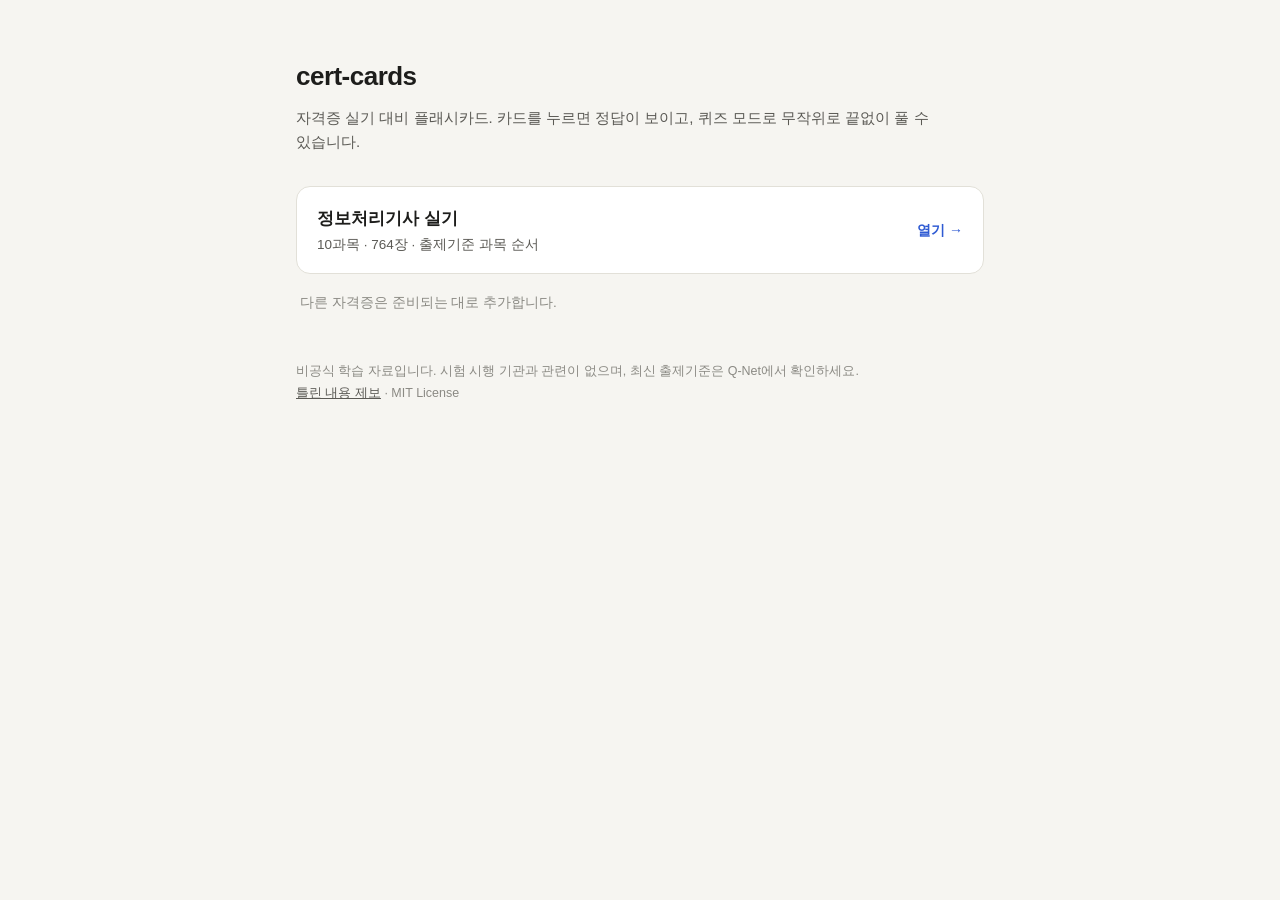
==== index.html @ e8fef388 "feat: 정보처리기사 실기 플래시카드 공개 - 출제기준 10과목 764장, 정답 가리기 카드와 무한 퀴즈 모드 - 첫 화면에 자격증 목록, MIT 라이선스  Co-Authored" ====
<!doctype html>
<html lang="ko">
<head>
<meta charset="utf-8">
<meta name="viewport" content="width=device-width, initial-scale=1, viewport-fit=cover">
<title>cert-cards</title>
<meta name="description" content="자격증 실기 대비 정답 가리기 플래시카드 모음">
<style>
:root{
  --bg:#f6f5f1; --surface:#ffffff; --ink:#1d1d1b; --ink-2:#5b5a55; --ink-3:#8b8a84;
  --line:#e2e0d8; --accent:#2f5bd3; --accent-soft:#e6ecfb;
}
@media (prefers-color-scheme: dark){
  :root{ --bg:#151513; --surface:#1f1f1c; --ink:#ecebe6; --ink-2:#b4b2aa; --ink-3:#85837b;
    --line:#34332f; --accent:#7d9cf5; --accent-soft:#232b40; color-scheme:dark; }
}
*{box-sizing:border-box}
body{margin:0;background:var(--bg);color:var(--ink);
  font:15px/1.6 -apple-system,BlinkMacSystemFont,"Apple SD Gothic Neo","Pretendard","Noto Sans KR","Malgun Gothic",sans-serif;
  word-break:keep-all}
.wrap{max-width:720px;margin:0 auto;padding-block:56px 40px;
  padding-left:max(16px,env(safe-area-inset-left,0px));padding-right:max(16px,env(safe-area-inset-right,0px))}
h1{font-size:26px;margin:0;letter-spacing:-.02em}
.lede{color:var(--ink-2);margin:8px 0 32px}
.list{display:grid;gap:12px}
a.deck{display:flex;align-items:center;gap:16px;background:var(--surface);border:1px solid var(--line);border-radius:14px;
  padding:18px 20px;color:inherit;text-decoration:none;transition:border-color .15s}
a.deck:hover{border-color:var(--accent)}
a.deck:focus-visible{outline:2px solid var(--accent);outline-offset:2px}
.deck .name{font-weight:700;font-size:17px}
.deck .meta{color:var(--ink-2);font-size:13.5px;margin-top:2px;font-variant-numeric:tabular-nums}
.deck .go{margin-left:auto;color:var(--accent);font-weight:600;font-size:14px;white-space:nowrap}
.soon{color:var(--ink-3);font-size:13.5px;padding:4px 4px 0}
footer{color:var(--ink-3);font-size:12.5px;margin-top:48px;line-height:1.7}
footer a{color:var(--ink-2)}
</style>
</head>
<body>
<div class="wrap">
  <h1>cert-cards</h1>
  <p class="lede">자격증 실기 대비 플래시카드. 카드를 누르면 정답이 보이고, 퀴즈 모드로 무작위로 끝없이 풀 수 있습니다.</p>
  <div class="list">
    <a class="deck" href="info-processing/">
      <div>
        <div class="name">정보처리기사 실기</div>
        <div class="meta">10과목 · 764장 · 출제기준 과목 순서</div>
      </div>
      <span class="go">열기 →</span>
    </a>
  </div>
  <p class="soon">다른 자격증은 준비되는 대로 추가합니다.</p>
  <footer>
    비공식 학습 자료입니다. 시험 시행 기관과 관련이 없으며, 최신 출제기준은 Q-Net에서 확인하세요.<br>
    <a href="https://github.com/cert-cards/cert-cards.github.io/issues">틀린 내용 제보</a> · MIT License
  </footer>
</div>
</body>
</html>
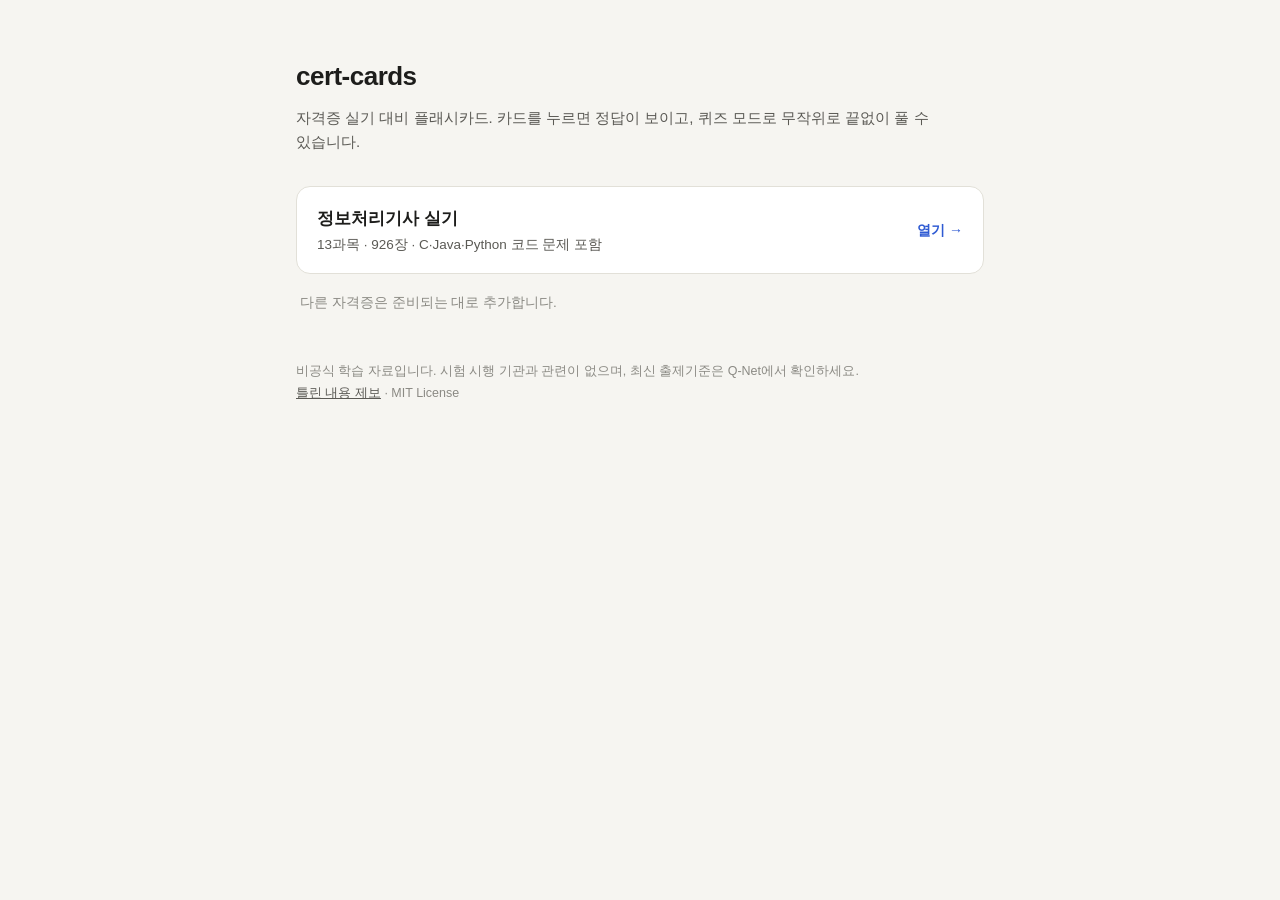
==== commit 7da52be6: "feat: C·Java·Python 과목 추가 - 과목 11~13, 언어별 54장 (코드 읽기 문제 20개씩) - 코드 블록·여러 줄 답 형식 지원, 쓰지 않는 그림·표 코드 정리" ====
--- a/index.html
+++ b/index.html
@@ -5,35 +5,7 @@
 <meta name="viewport" content="width=device-width, initial-scale=1, viewport-fit=cover">
 <title>cert-cards</title>
 <meta name="description" content="자격증 실기 대비 정답 가리기 플래시카드 모음">
-<style>
-:root{
-  --bg:#f6f5f1; --surface:#ffffff; --ink:#1d1d1b; --ink-2:#5b5a55; --ink-3:#8b8a84;
-  --line:#e2e0d8; --accent:#2f5bd3; --accent-soft:#e6ecfb;
-}
-@media (prefers-color-scheme: dark){
-  :root{ --bg:#151513; --surface:#1f1f1c; --ink:#ecebe6; --ink-2:#b4b2aa; --ink-3:#85837b;
-    --line:#34332f; --accent:#7d9cf5; --accent-soft:#232b40; color-scheme:dark; }
-}
-*{box-sizing:border-box}
-body{margin:0;background:var(--bg);color:var(--ink);
-  font:15px/1.6 -apple-system,BlinkMacSystemFont,"Apple SD Gothic Neo","Pretendard","Noto Sans KR","Malgun Gothic",sans-serif;
-  word-break:keep-all}
-.wrap{max-width:720px;margin:0 auto;padding-block:56px 40px;
-  padding-left:max(16px,env(safe-area-inset-left,0px));padding-right:max(16px,env(safe-area-inset-right,0px))}
-h1{font-size:26px;margin:0;letter-spacing:-.02em}
-.lede{color:var(--ink-2);margin:8px 0 32px}
-.list{display:grid;gap:12px}
-a.deck{display:flex;align-items:center;gap:16px;background:var(--surface);border:1px solid var(--line);border-radius:14px;
-  padding:18px 20px;color:inherit;text-decoration:none;transition:border-color .15s}
-a.deck:hover{border-color:var(--accent)}
-a.deck:focus-visible{outline:2px solid var(--accent);outline-offset:2px}
-.deck .name{font-weight:700;font-size:17px}
-.deck .meta{color:var(--ink-2);font-size:13.5px;margin-top:2px;font-variant-numeric:tabular-nums}
-.deck .go{margin-left:auto;color:var(--accent);font-weight:600;font-size:14px;white-space:nowrap}
-.soon{color:var(--ink-3);font-size:13.5px;padding:4px 4px 0}
-footer{color:var(--ink-3);font-size:12.5px;margin-top:48px;line-height:1.7}
-footer a{color:var(--ink-2)}
-</style>
+<link rel="stylesheet" href="assets/home.css">
 </head>
 <body>
 <div class="wrap">
@@ -43,7 +15,7 @@
     <a class="deck" href="info-processing/">
       <div>
         <div class="name">정보처리기사 실기</div>
-        <div class="meta">10과목 · 764장 · 출제기준 과목 순서</div>
+        <div class="meta">13과목 · 926장 · C·Java·Python 코드 문제 포함</div>
       </div>
       <span class="go">열기 →</span>
     </a>
--- a/assets/home.css
+++ b/assets/home.css
@@ -0,0 +1,27 @@
+:root{
+  --bg:#f6f5f1; --surface:#ffffff; --ink:#1d1d1b; --ink-2:#5b5a55; --ink-3:#8b8a84;
+  --line:#e2e0d8; --accent:#2f5bd3; --accent-soft:#e6ecfb;
+}
+@media (prefers-color-scheme: dark){
+  :root{ --bg:#151513; --surface:#1f1f1c; --ink:#ecebe6; --ink-2:#b4b2aa; --ink-3:#85837b;
+    --line:#34332f; --accent:#7d9cf5; --accent-soft:#232b40; color-scheme:dark; }
+}
+*{box-sizing:border-box}
+body{margin:0;background:var(--bg);color:var(--ink);
+  font:15px/1.6 -apple-system,BlinkMacSystemFont,"Apple SD Gothic Neo","Pretendard","Noto Sans KR","Malgun Gothic",sans-serif;
+  word-break:keep-all}
+.wrap{max-width:720px;margin:0 auto;padding-block:56px 40px;
+  padding-left:max(16px,env(safe-area-inset-left,0px));padding-right:max(16px,env(safe-area-inset-right,0px))}
+h1{font-size:26px;margin:0;letter-spacing:-.02em}
+.lede{color:var(--ink-2);margin:8px 0 32px}
+.list{display:grid;gap:12px}
+a.deck{display:flex;align-items:center;gap:16px;background:var(--surface);border:1px solid var(--line);border-radius:14px;
+  padding:18px 20px;color:inherit;text-decoration:none;transition:border-color .15s}
+a.deck:hover{border-color:var(--accent)}
+a.deck:focus-visible{outline:2px solid var(--accent);outline-offset:2px}
+.deck .name{font-weight:700;font-size:17px}
+.deck .meta{color:var(--ink-2);font-size:13.5px;margin-top:2px;font-variant-numeric:tabular-nums}
+.deck .go{margin-left:auto;color:var(--accent);font-weight:600;font-size:14px;white-space:nowrap}
+.soon{color:var(--ink-3);font-size:13.5px;padding:4px 4px 0}
+footer{color:var(--ink-3);font-size:12.5px;margin-top:48px;line-height:1.7}
+footer a{color:var(--ink-2)}
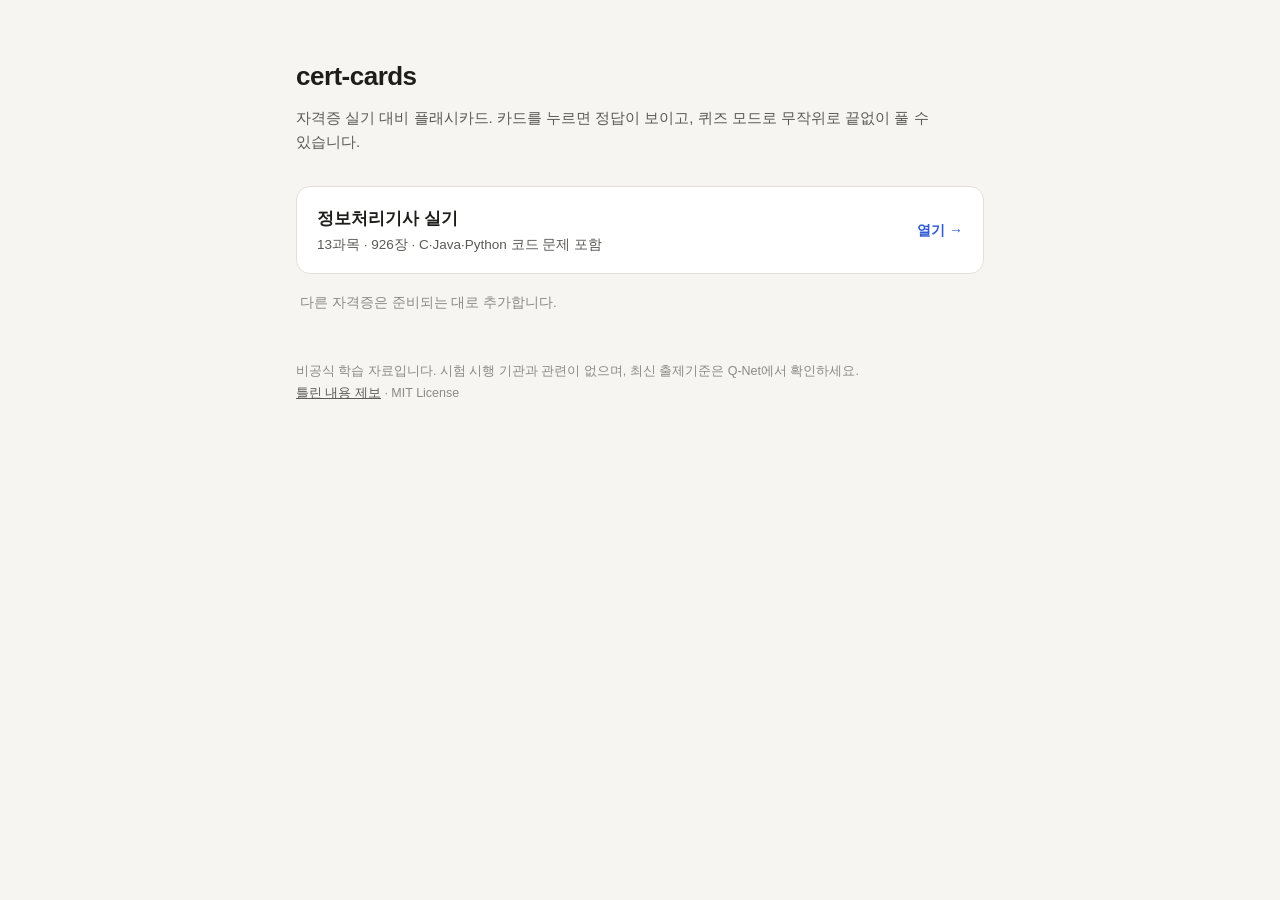
==== commit 80ac9994: "refactor: 자격증 페이지를 설정만 남기고 목록을 JSON으로 관리 - 화면 뼈대는 assets/app.js가 그리고, 페이지는 deck 이름만 준다 - data/<자격증>/" ====
--- a/index.html
+++ b/index.html
@@ -11,20 +11,13 @@
 <div class="wrap">
   <h1>cert-cards</h1>
   <p class="lede">자격증 실기 대비 플래시카드. 카드를 누르면 정답이 보이고, 퀴즈 모드로 무작위로 끝없이 풀 수 있습니다.</p>
-  <div class="list">
-    <a class="deck" href="info-processing/">
-      <div>
-        <div class="name">정보처리기사 실기</div>
-        <div class="meta">13과목 · 926장 · C·Java·Python 코드 문제 포함</div>
-      </div>
-      <span class="go">열기 →</span>
-    </a>
-  </div>
+  <div class="list" id="decks"><p class="soon">불러오는 중</p></div>
   <p class="soon">다른 자격증은 준비되는 대로 추가합니다.</p>
   <footer>
     비공식 학습 자료입니다. 시험 시행 기관과 관련이 없으며, 최신 출제기준은 Q-Net에서 확인하세요.<br>
     <a href="https://github.com/cert-cards/cert-cards.github.io/issues">틀린 내용 제보</a> · MIT License
   </footer>
 </div>
+<script src="assets/home.js"></script>
 </body>
 </html>
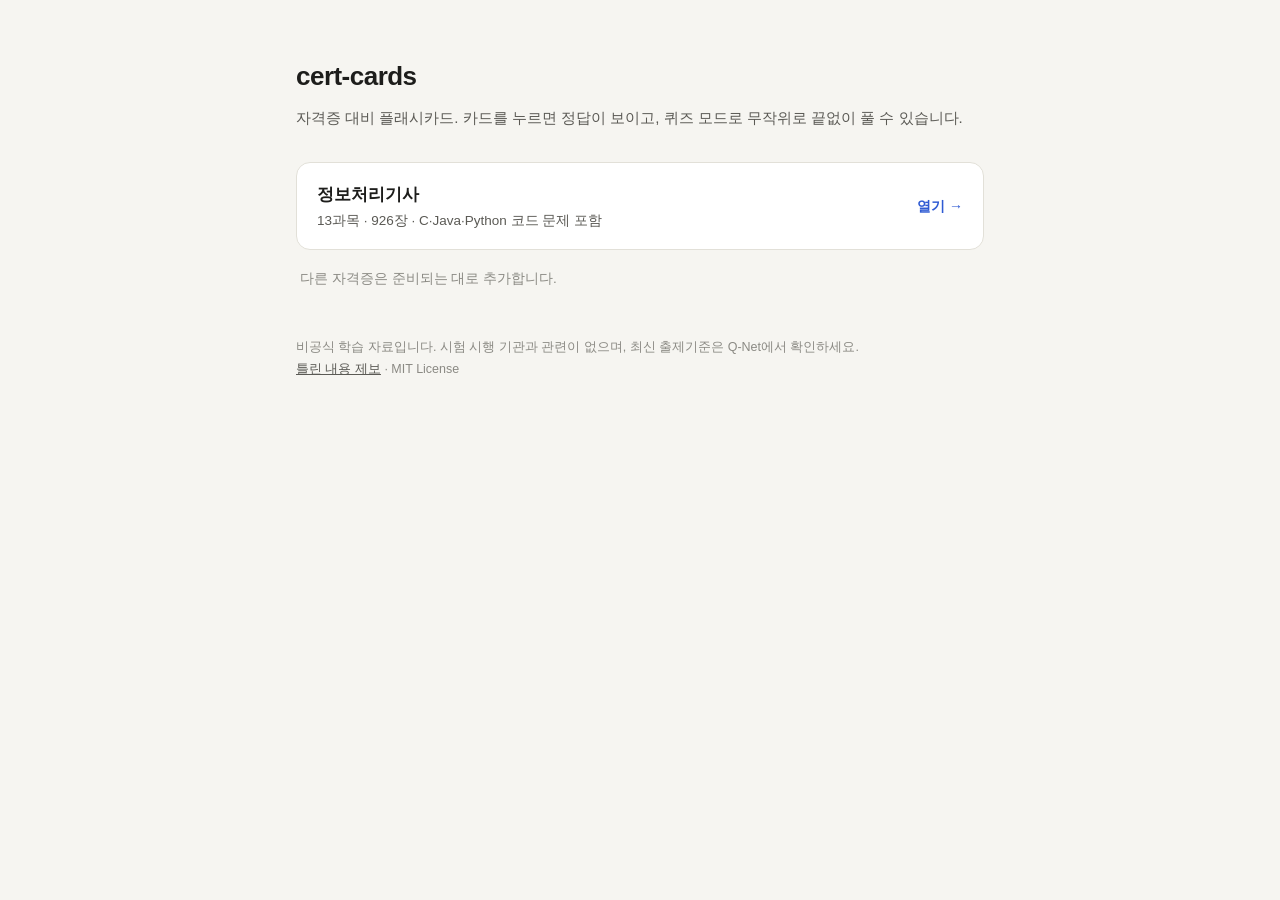
==== commit bd99ff75: "docs: 제목·설명에서 「실기」 빼기 필기·실기 어느 쪽 공부에도 쓰는 카드라 시험 단계를 이름에 박지 않는다.  Co-Authored-By: Claude Opus 5.5 <no" ====
--- a/index.html
+++ b/index.html
@@ -4,13 +4,13 @@
 <meta charset="utf-8">
 <meta name="viewport" content="width=device-width, initial-scale=1, viewport-fit=cover">
 <title>cert-cards</title>
-<meta name="description" content="자격증 실기 대비 정답 가리기 플래시카드 모음">
+<meta name="description" content="자격증 대비 정답 가리기 플래시카드 모음">
 <link rel="stylesheet" href="assets/home.css">
 </head>
 <body>
 <div class="wrap">
   <h1>cert-cards</h1>
-  <p class="lede">자격증 실기 대비 플래시카드. 카드를 누르면 정답이 보이고, 퀴즈 모드로 무작위로 끝없이 풀 수 있습니다.</p>
+  <p class="lede">자격증 대비 플래시카드. 카드를 누르면 정답이 보이고, 퀴즈 모드로 무작위로 끝없이 풀 수 있습니다.</p>
   <div class="list" id="decks"><p class="soon">불러오는 중</p></div>
   <p class="soon">다른 자격증은 준비되는 대로 추가합니다.</p>
   <footer>
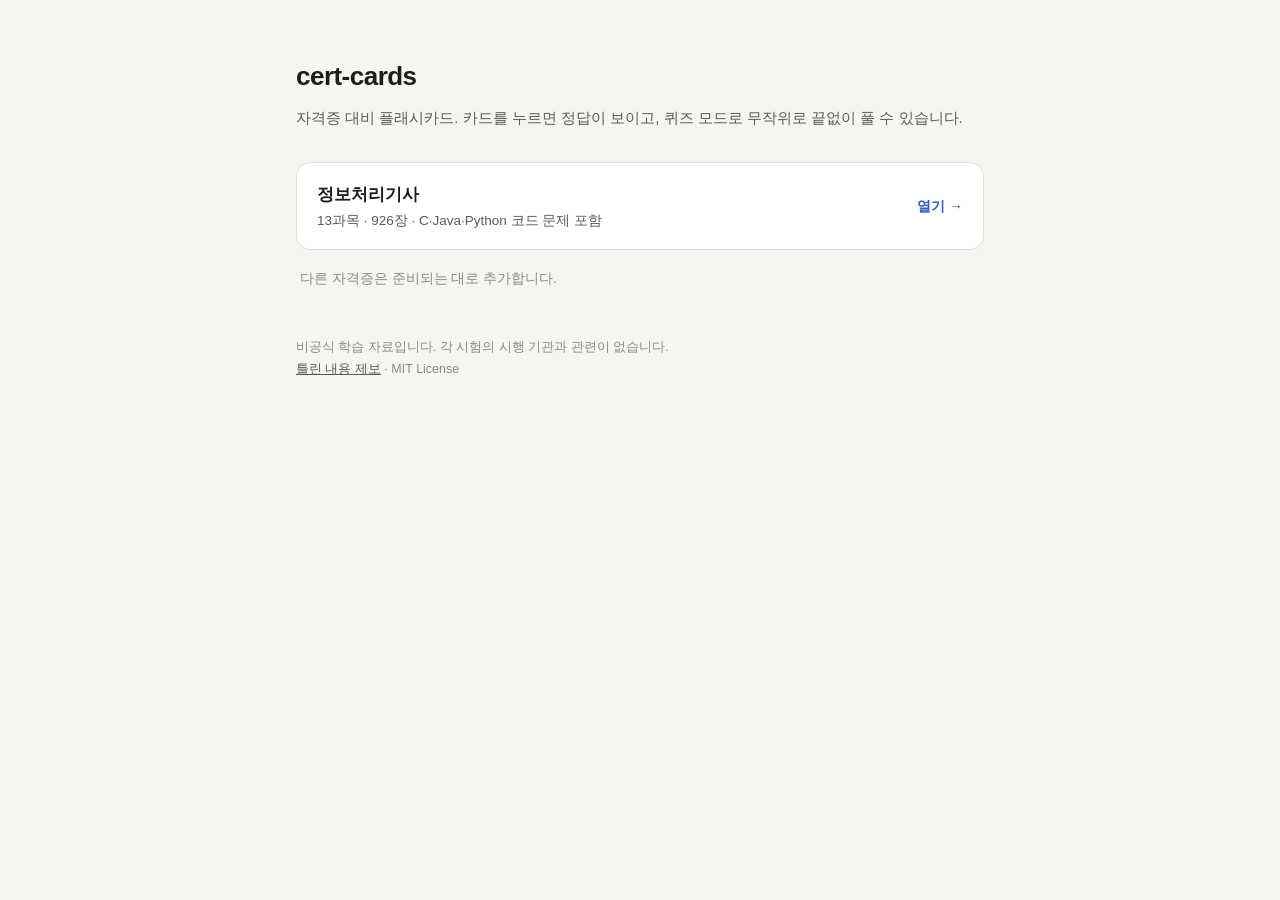
==== commit 63b1df26: "docs: 첫 화면·README의 Q-Net 안내를 시행 기관 일반 문구로 Q-Net 외 기관의 자격증도 추가할 예정이라 첫 화면에서는 특정 기관을 적지 않는다. 정보처리기사 페이" ====
--- a/index.html
+++ b/index.html
@@ -14,7 +14,7 @@
   <div class="list" id="decks"><p class="soon">불러오는 중</p></div>
   <p class="soon">다른 자격증은 준비되는 대로 추가합니다.</p>
   <footer>
-    비공식 학습 자료입니다. 시험 시행 기관과 관련이 없으며, 최신 출제기준은 Q-Net에서 확인하세요.<br>
+    비공식 학습 자료입니다. 각 시험의 시행 기관과 관련이 없습니다.<br>
     <a href="https://github.com/cert-cards/cert-cards.github.io/issues">틀린 내용 제보</a> · MIT License
   </footer>
 </div>
